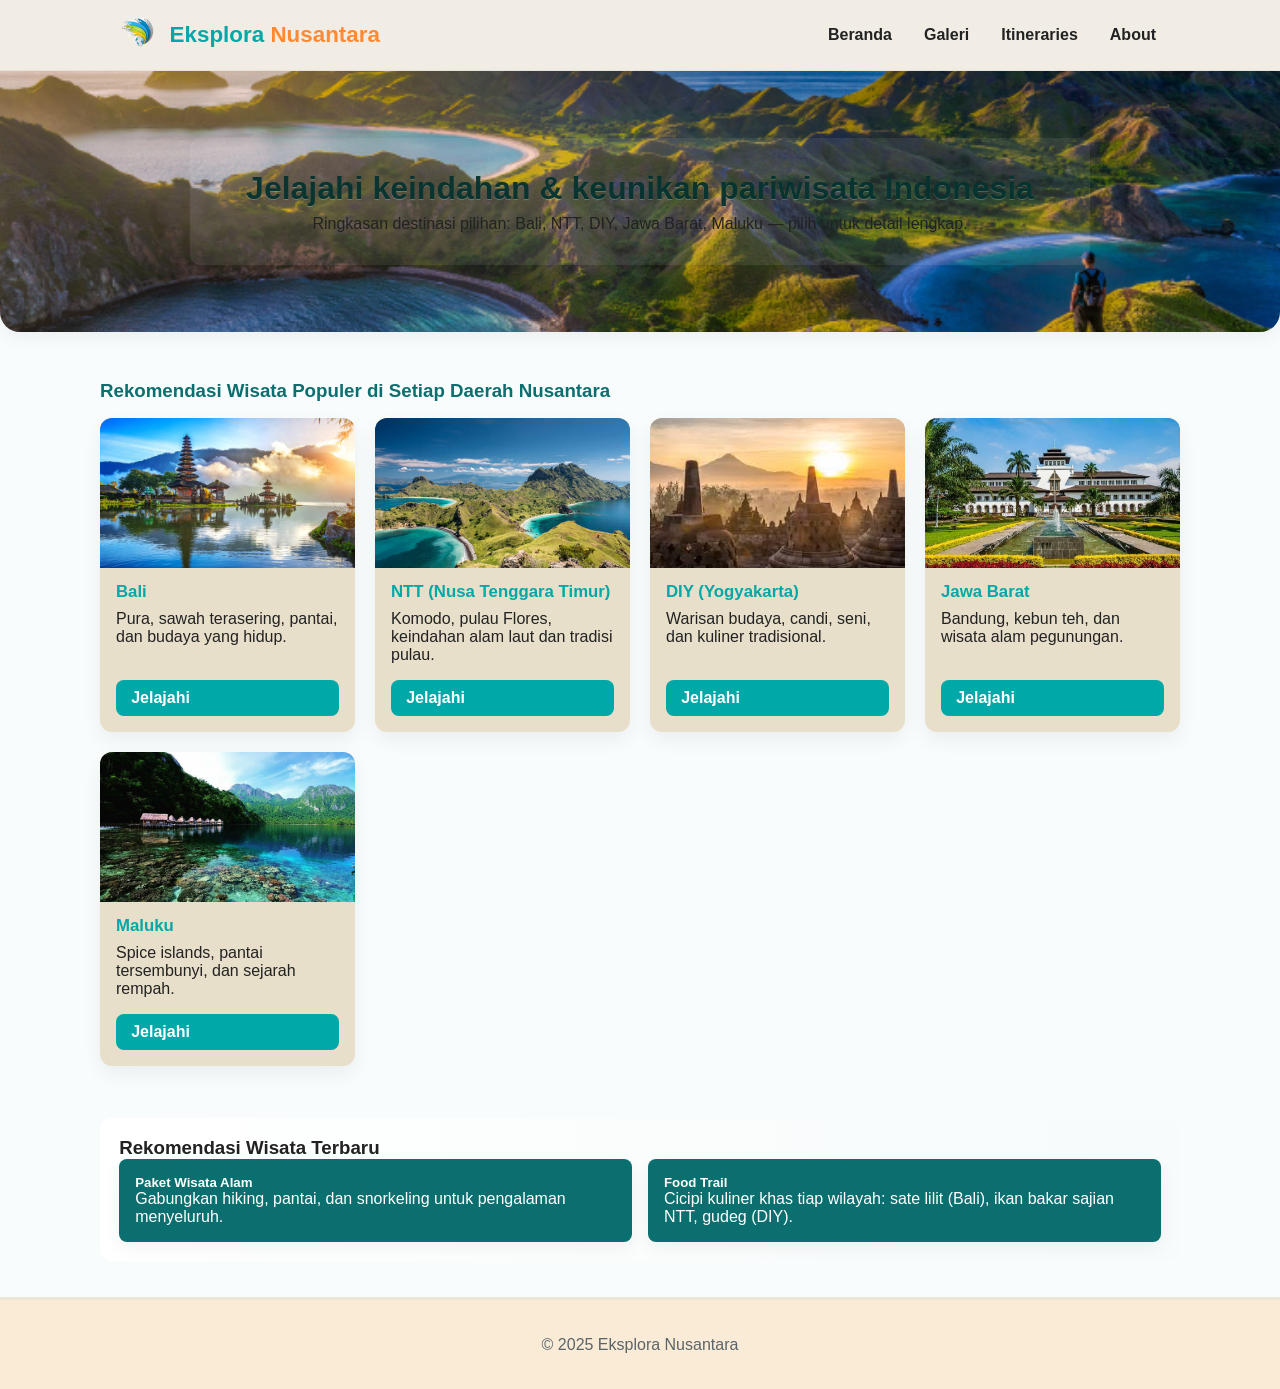
==== index.html @ f09ace67 "Add files via upload" ====
<!doctype html>
<html lang="id">
<head>
  <meta charset="utf-8" />
  <meta name="viewport" content="width=device-width,initial-scale=1" />
  <title>Eksplora Nusantara — Pariwisata Indonesia</title>
  <link rel="stylesheet" href="css style index.css">
</head>
<body>
  <header class="header">
    <div class="container header-flex">
      <div class="brand">
        <img src="logo eksploranusantara.png" alt="Logo Eksplora Nusantara" class="logo-img">
        <h1 class="logo-text">Eksplora <span>Nusantara</span></h1>
      </div>

      <nav class="main-nav">
        <ul class="nav">
          <li><a href="index.html">Beranda</a></li>
          <li><a href="galeri.html">Galeri</a></li>
          <li><a href="itineraries.html">Itineraries</a></li>
          <li><a href="about.html">About</a></li>
        </ul>
      </nav>
    </div>
  </header>

  <main>
    <section class="hero">
      <div class="hero-inner container">
        <h2>Jelajahi keindahan & keunikan pariwisata Indonesia</h2>
        <p>Ringkasan destinasi pilihan: Bali, NTT, DIY, Jawa Barat, Maluku — pilih untuk detail lengkap.</p>
      </div>
    </section>

    <section class="regions container">
      <h3>Rekomendasi Wisata Populer di Setiap Daerah Nusantara</h3>
      <div class="cards">
        <article class="card">
          <img src="bali.jpg" alt="Pemandangan Bali">
          <h4>Bali</h4>
          <p>Pura, sawah terasering, pantai, dan budaya yang hidup.</p>
          <a class="btn" href="Balii.html">Jelajahi</a>
        </article>

        <article class="card">
          <img src="ntt.jpg" alt="Pemandangan NTT">
          <h4>NTT (Nusa Tenggara Timur)</h4>
          <p>Komodo, pulau Flores, keindahan alam laut dan tradisi pulau.</p>
          <a class="btn" href="NTT(NusaTenggaraTimur).html">Jelajahi</a>
        </article>

        <article class="card">
          <img src="DIY.jpg" alt="Pemandangan DIY">
          <h4>DIY (Yogyakarta)</h4>
          <p>Warisan budaya, candi, seni, dan kuliner tradisional.</p>
          <a class="btn" href="diy_Yogyakarta.html">Jelajahi</a>
        </article>

        <article class="card">
          <img src="bandung.jpg" alt="Pemandangan Jawa Barat">
          <h4>Jawa Barat</h4>
          <p>Bandung, kebun teh, dan wisata alam pegunungan.</p>
          <a class="btn" href="jawabarat.html">Jelajahi</a>
        </article>

        <article class="card">
          <img src="malukuu.jpg" alt="Pemandangan Maluku">
          <h4>Maluku</h4>
          <p>Spice islands, pantai tersembunyi, dan sejarah rempah.</p>
          <a class="btn" href="maluku.html">Jelajahi</a>
        </article>
      </div>
    </section>

    <section class="highlight container">
      <h3>Rekomendasi Wisata Terbaru</h3>
      <div class="highlight-grid">
        <div class="highlight-item">
          <h5>Paket Wisata Alam</h5>
          <p>Gabungkan hiking, pantai, dan snorkeling untuk pengalaman menyeluruh.</p>
        </div>
        <div class="highlight-item">
          <h5>Food Trail</h5>
          <p>Cicipi kuliner khas tiap wilayah: sate lilit (Bali), ikan bakar sajian NTT, gudeg (DIY).</p>
        </div>
      </div>
    </section>
  </main>

  <footer class="footer">
    <div class="container">
      <p>&copy; 2025 Eksplora Nusantara</p>
    </div>
  </footer>
</body>
</html>
---- css style index.css ----
:root{
  --bg:#f9fcfc;
  --toska:#00a8a8;     
  --oranye:#ff8a33;    
  --abu:#5b6468;
  --card-bg:#ffffff;
}
*{
  box-sizing:border-box;margin:0;padding:0
}
body{
  font-family: "Poppins", "Segoe UI", Roboto, Arial, sans-serif;
  background:var(--bg);
  color:#222;
}
.container{
  max-width:1080px;margin:0 auto;padding:1rem
}

/* HEADER */
.header{
  background: #e6d8c369;
  border-bottom:1px solid rgba(0,0,0,0.04);
  position:sticky;
  top:0;
  z-index:40;
  backdrop-filter: blur(10px);
}
.header-flex{
    display:flex;align-items:center;
    justify-content:space-between;
    padding:.8rem 1rem
}
.brand{
    display:flex;
    align-items:center;
    gap:.6rem
}
.logo-img{
    width:44px;
    height:44px;
    object-fit:contain
}
.logo-text{
    color:var(--toska);font-size:1.4rem;
    font-weight:700;
    line-height:1;
}
.logo-text span{
    color:var(--oranye)
}
.main-nav .nav{
    list-style:none;
    display:flex;gap:1rem
}
.nav a{
  text-decoration:none;
  color:var(--subjudul);
  font-weight:600;
  padding:.35rem .5rem;
  border-radius:8px;
  transition:background .22s ease, color .2s ease, transform .12s ease;
}
.nav a:hover{
  color:#fff;
  background:linear-gradient(90deg,var(--toska),var(--oranye));
  transform:translateY(-2px);
  box-shadow:0 6px 18px rgba(0,0,0,0.08);
}

/* HERO */
.hero{
  background-image: url(pulau\ padar.jpg);
  background-size:cover;
  background-position:center;
  padding:4.2rem 0;
  border-radius:0 0 20px 20px;
  margin-bottom:1rem;
  box-shadow:0 6px 18px rgba(0,0,0,0.05);
}
.hero-inner{
  max-width:900px;margin:0 auto;text-align:center;padding:2rem;background:rgba(255,255,255,0.08);border-radius:10px;
}
.hero h2{
  font-size:2rem;color:rgba(3,48,45,0.95);margin-bottom:.5rem;text-shadow:0 1px 0 rgba(255,255,255,0.2);
}
.hero p{
  color:var(--muted);font-size:1rem
}

/* REGIONS */
.regions{
    padding:2rem 0;
}
.regions h3{
    margin-bottom:1rem;color:#0b6f6f;
}
.cards{
  display:grid;
  grid-template-columns:repeat(auto-fit,minmax(220px,1fr));
  gap:1.25rem;
}
.card{
  background:var(--card-bg);
  border-radius:12px;
  overflow:hidden;
  box-shadow:0 8px 20px rgba(0,0,0,0.06);
  transition:transform .25s ease, box-shadow .25s ease;
  display:flex;flex-direction:column;justify-content:space-between;
  background-color: #E8DFCA;
}
.card img{
    width:100%;height:150px;object-fit:cover;display:block;
}
.card h4{
    margin:.9rem 1rem 0;color:var(--toska);font-size:1.05rem;
}
.card p{
    margin:.5rem 1rem 1rem;color:var(--muted);flex:1;
}
.card .btn{
    margin:0 1rem 1rem 1rem;
}

.card:hover{
  transform:translateY(-10px) rotate(-0.2deg);
  box-shadow:0 18px 40px rgba(0,0,0,0.12);
}

/* BUTTON */
.btn{
  display:inline-block;
  padding:.55rem .95rem;
  background:var(--toska);
  color:#fff;
  border-radius:8px;
  text-decoration:none;
  font-weight:700;
  transition:transform .18s ease, background .18s ease;
}
.btn:hover{
  background:var(--oranye);transform:scale(1.03);
}

/* REKOMENDASI */
.highlight{
    background:linear-gradient(90deg,#ffffff,#f7fbfb);padding:1.2rem;border-radius:12px;margin-top:1.25rem;
}
.highlight-grid{
    display:flex;gap:1rem;flex-wrap:wrap;
}
.highlight-item{
    flex:1;min-width:200px;padding:1rem;background:#fff;
    border-radius:8px;box-shadow:0 6px 18px rgba(0,0,0,0.05);
    transition:transform .22s ease; 
    background-color: #0b6f6f; color: white;
}
.highlight-item:hover{
    transform:translateY(-6px);
}

/* FOOTER */
.footer{
    padding:1.2rem 0;
    text-align:center;color:var(--abu);background:#fff;margin-top:2.25rem;border-top:3px solid rgba(0,168,168,0.06); 
    background-color: antiquewhite;
}

@media (max-width:720px){
  .header-flex{
    padding:.6rem
  }
  .nav{
    display:none
  }
  .hero-inner{
    padding:1rem
  }
  .card img{
    height:140px
  }
  .logo-text{
    font-size:1.05rem
  }
}
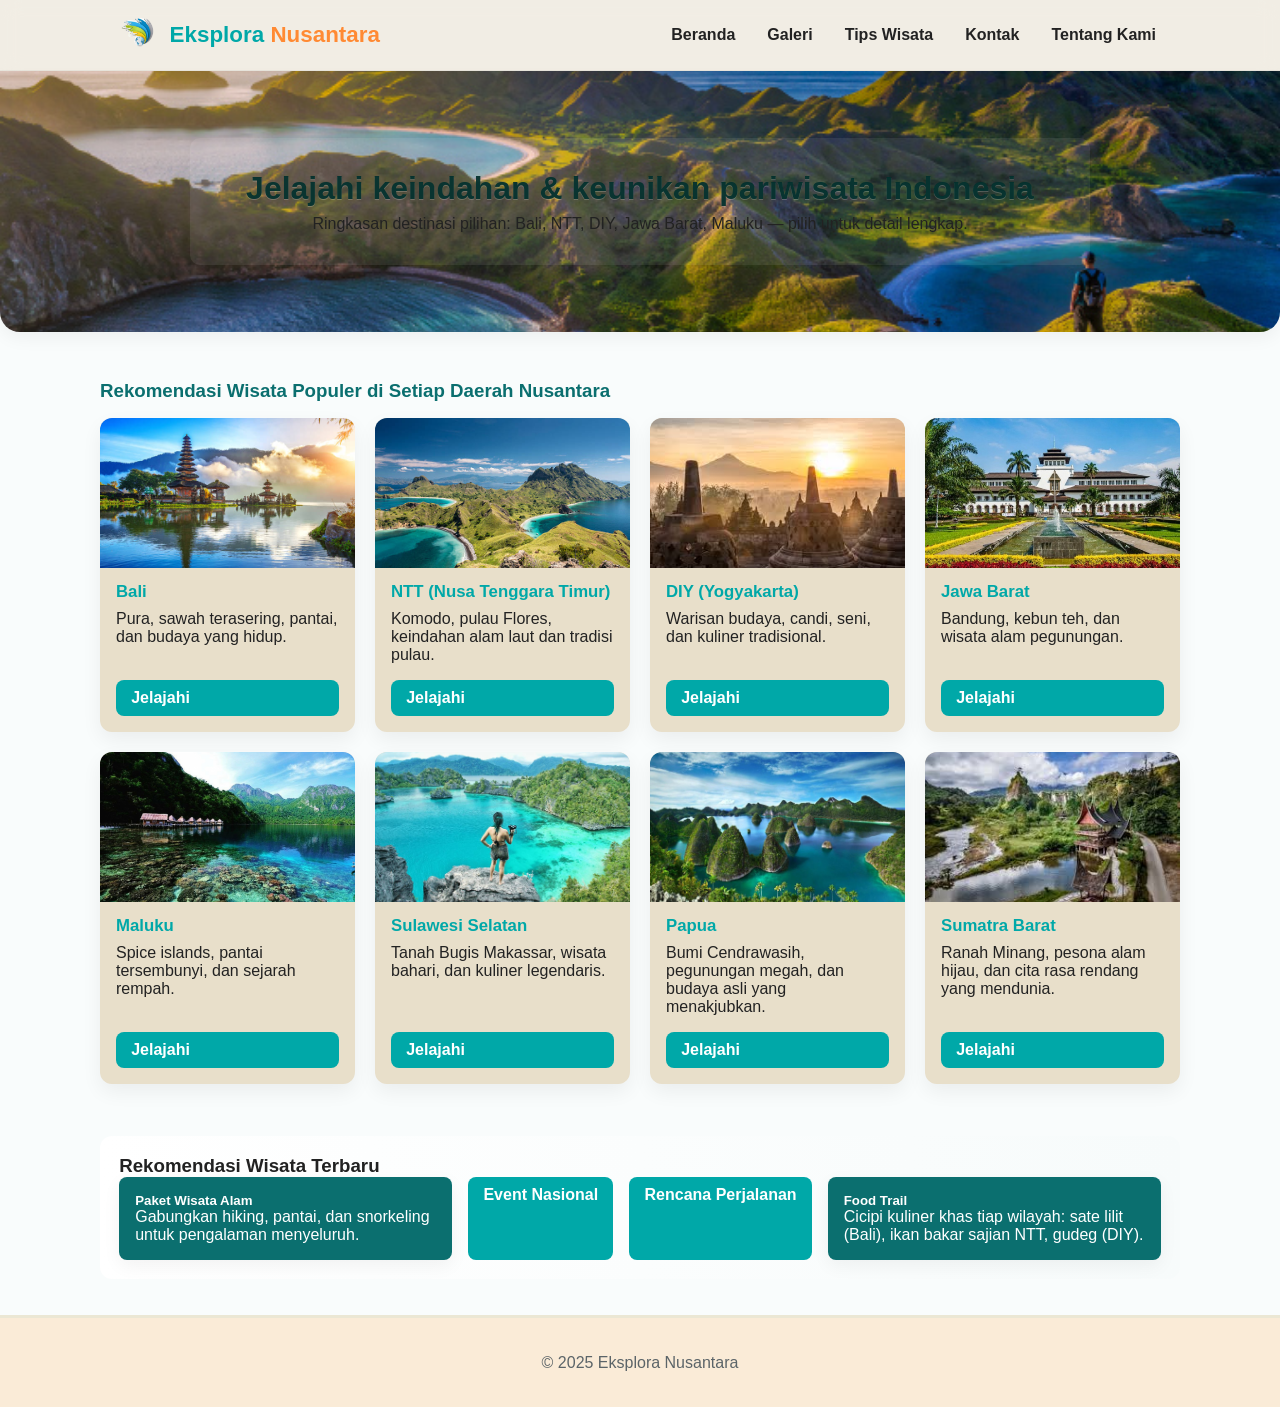
==== commit f0d046c8: "Add files via upload" ====
--- a/index.html
+++ b/index.html
@@ -17,9 +17,10 @@
       <nav class="main-nav">
         <ul class="nav">
           <li><a href="index.html">Beranda</a></li>
-          <li><a href="galeri.html">Galeri</a></li>
-          <li><a href="itineraries.html">Itineraries</a></li>
-          <li><a href="about.html">About</a></li>
+          <li><a href="gallery.html">Galeri</a></li>
+          <li><a href="tipswisata.html">Tips Wisata</a></li>
+          <li><a href="Kontak.html">Kontak</a></li>
+          <li><a href="tentangkami.html">Tentang Kami</a></li>
         </ul>
       </nav>
     </div>
@@ -70,9 +71,30 @@
           <p>Spice islands, pantai tersembunyi, dan sejarah rempah.</p>
           <a class="btn" href="maluku.html">Jelajahi</a>
         </article>
+
+        <article class="card">
+          <img src="sulawesi selatan.jpg" alt="Pemandangan Sulsel">
+          <h4>Sulawesi Selatan</h4>
+          <p>Tanah Bugis Makassar, wisata bahari, dan kuliner legendaris.</p>
+          <a class="btn" href="sulsel.html">Jelajahi</a>
+        </article>
+
+        <article class="card">
+          <img src="irian jaya.jpg" alt="Pemandangan Papua">
+          <h4>Papua</h4>
+          <p>Bumi Cendrawasih, pegunungan megah, dan budaya asli yang menakjubkan.</p>
+          <a class="btn" href="papua.html">Jelajahi</a>
+        </article>
+
+        <article class="card">
+          <img src="sumatera barat.jpg" alt="Pemandangan Sumbar">
+          <h4>Sumatra Barat</h4>
+          <p>Ranah Minang, pesona alam hijau, dan cita rasa rendang yang mendunia.</p>
+          <a class="btn" href="sumbar.html">Jelajahi</a>
+        </article>
       </div>
     </section>
-
+    
     <section class="highlight container">
       <h3>Rekomendasi Wisata Terbaru</h3>
       <div class="highlight-grid">
@@ -80,6 +102,8 @@
           <h5>Paket Wisata Alam</h5>
           <p>Gabungkan hiking, pantai, dan snorkeling untuk pengalaman menyeluruh.</p>
         </div>
+        <a class="btn" href="event_nasional.html">Event Nasional</a>
+        <a class="btn" href="rencana_perjalanan.html">Rencana Perjalanan</a>
         <div class="highlight-item">
           <h5>Food Trail</h5>
           <p>Cicipi kuliner khas tiap wilayah: sate lilit (Bali), ikan bakar sajian NTT, gudeg (DIY).</p>
